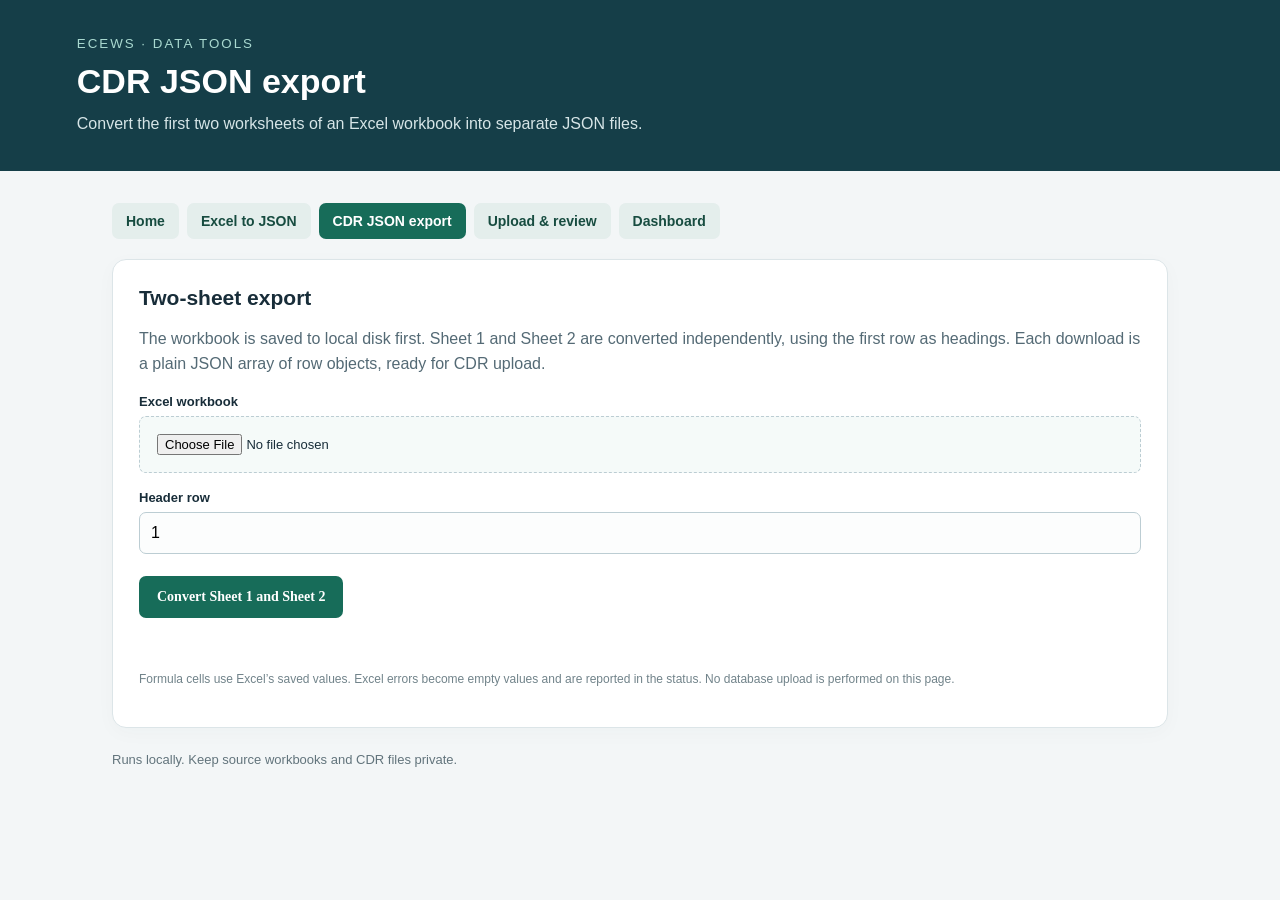
==== cdr.html @ ca7cb4d4 "Add two-sheet CDR JSON export and correct ART eligibility" ====
<!doctype html><html lang="en"><head><meta charset="utf-8"><meta name="viewport" content="width=device-width,initial-scale=1"><title>CDR JSON export · ECEWS</title><link rel="stylesheet" href="/static/import.css"></head><body><header><small>ECEWS · Data tools</small><h1>CDR JSON export</h1><p>Convert the first two worksheets of an Excel workbook into separate JSON files.</p></header><main><nav aria-label="Main navigation"><a href="/">Home</a><a href="/convert">Excel to JSON</a><a href="/cdr" aria-current="page">CDR JSON export</a><a href="/upload">Upload &amp; review</a><a href="/dashboard">Dashboard</a></nav><section><h2>Two-sheet export</h2><p>The workbook is saved to local disk first. Sheet 1 and Sheet 2 are converted independently, using the first row as headings. Each download is a plain JSON array of row objects, ready for CDR upload.</p><form id="cdr-export"><label>Excel workbook</label><input aria-label="Excel workbook" type="file" name="file" accept=".xlsx" required><label>Header row</label><input aria-label="Header row" name="header_row" type="number" min="1" value="1" required><button>Convert Sheet 1 and Sheet 2</button><progress id="cdr-progress" max="100" value="0" style="width:100%;height:22px;margin-top:18px" hidden></progress><p id="cdr-status" class="status" role="status"></p><div id="cdr-downloads"></div></form><p class="hint">Formula cells use Excel’s saved values. Excel errors become empty values and are reported in the status. No database upload is performed on this page.</p></section><footer>Runs locally. Keep source workbooks and CDR files private.</footer></main><script src="/static/cdr-export.js"></script></body></html>
---- static/import.css ----
:root{font-family:Segoe UI,Arial,sans-serif;color:#182d39;background:#f3f6f7}*{box-sizing:border-box}body{margin:0}header{background:#153e48;color:white;padding:34px max(6vw,24px)}header small{color:#a9d9d0;text-transform:uppercase;letter-spacing:2px}h1{font-size:34px;margin:10px 0}header p{color:#d6e5e7;margin:0}main{max-width:1100px;margin:32px auto;padding:0 22px}.steps{display:grid;grid-template-columns:1fr 1fr;gap:24px}section{background:white;border:1px solid #dce5e8;border-radius:14px;padding:26px;box-shadow:0 5px 20px #143c4807}.number{display:inline-grid;place-items:center;background:#def2eb;color:#1d6854;border-radius:50%;width:32px;height:32px;margin-right:8px}h2{font-size:21px;margin:0 0 12px}p{line-height:1.6;color:#546a75}label{display:block;font-size:13px;font-weight:600;margin:17px 0 7px}input{width:100%;padding:11px;border:1px solid #bccdd3;border-radius:7px;font:inherit;background:#fcfdfd}input[type=file]{padding:17px;border-style:dashed;background:#f5faf9;font-size:13px}.row{display:grid;grid-template-columns:1fr 1fr;gap:14px}button,.download{display:inline-block;background:#176c59;color:white;border:0;border-radius:7px;padding:13px 18px;font:600 14px Segoe UI;cursor:pointer;margin-top:22px;text-decoration:none}button:disabled{opacity:.6;cursor:wait}.status{font-size:14px;min-height:24px;white-space:pre-wrap}.error{color:#a42b2b}.ok{color:#176c59}footer{margin:24px 0;color:#62747c;font-size:13px}.hint{font-size:12px;color:#71838a}.download{background:#224d5e;margin-left:8px}[hidden]{display:none!important}@media(max-width:760px){.steps{grid-template-columns:1fr}header{padding:26px}}
nav{display:flex;flex-wrap:wrap;gap:8px;margin:20px 0}nav a{padding:10px 14px;border-radius:7px;text-decoration:none;background:#e4eeec;color:#174c40;font-weight:600;font-size:14px}nav a[aria-current=page]{background:#176c59;color:white}.module-grid{display:grid;grid-template-columns:repeat(auto-fit,minmax(260px,1fr));gap:20px}.module-grid a{color:#176c59}section{margin-bottom:24px}
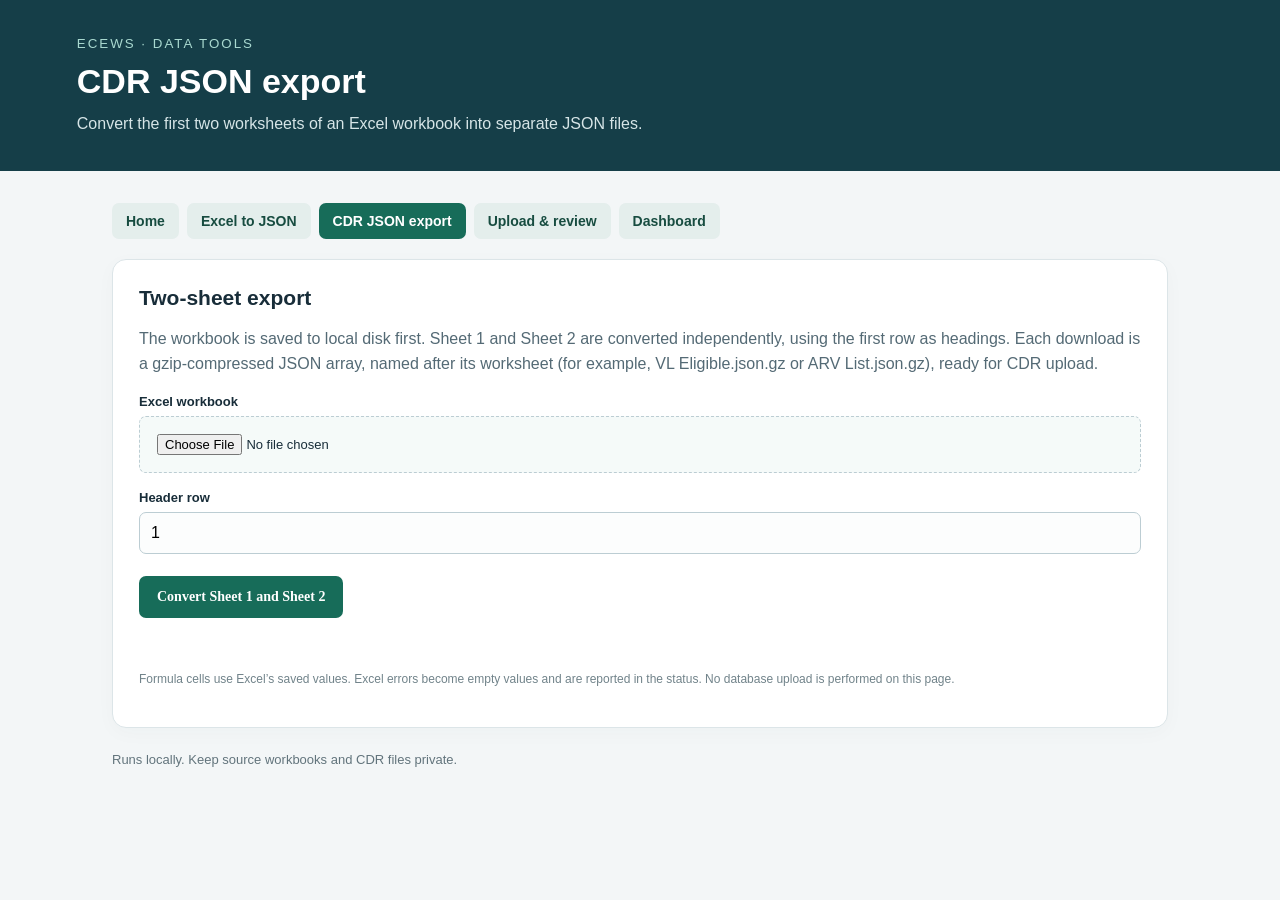
==== commit 2eeee410: "Add state and facility viral load cascades to both dashboards" ====
--- a/cdr.html
+++ b/cdr.html
@@ -1 +1 @@
-<!doctype html><html lang="en"><head><meta charset="utf-8"><meta name="viewport" content="width=device-width,initial-scale=1"><title>CDR JSON export · ECEWS</title><link rel="stylesheet" href="/static/import.css"></head><body><header><small>ECEWS · Data tools</small><h1>CDR JSON export</h1><p>Convert the first two worksheets of an Excel workbook into separate JSON files.</p></header><main><nav aria-label="Main navigation"><a href="/">Home</a><a href="/convert">Excel to JSON</a><a href="/cdr" aria-current="page">CDR JSON export</a><a href="/upload">Upload &amp; review</a><a href="/dashboard">Dashboard</a></nav><section><h2>Two-sheet export</h2><p>The workbook is saved to local disk first. Sheet 1 and Sheet 2 are converted independently, using the first row as headings. Each download is a plain JSON array of row objects, ready for CDR upload.</p><form id="cdr-export"><label>Excel workbook</label><input aria-label="Excel workbook" type="file" name="file" accept=".xlsx" required><label>Header row</label><input aria-label="Header row" name="header_row" type="number" min="1" value="1" required><button>Convert Sheet 1 and Sheet 2</button><progress id="cdr-progress" max="100" value="0" style="width:100%;height:22px;margin-top:18px" hidden></progress><p id="cdr-status" class="status" role="status"></p><div id="cdr-downloads"></div></form><p class="hint">Formula cells use Excel’s saved values. Excel errors become empty values and are reported in the status. No database upload is performed on this page.</p></section><footer>Runs locally. Keep source workbooks and CDR files private.</footer></main><script src="/static/cdr-export.js"></script></body></html>
+<!doctype html><html lang="en"><head><meta charset="utf-8"><meta name="viewport" content="width=device-width,initial-scale=1"><title>CDR JSON export · ECEWS</title><link rel="stylesheet" href="/static/import.css"></head><body><header><small>ECEWS · Data tools</small><h1>CDR JSON export</h1><p>Convert the first two worksheets of an Excel workbook into separate JSON files.</p></header><main><nav aria-label="Main navigation"><a href="/">Home</a><a href="/convert">Excel to JSON</a><a href="/cdr" aria-current="page">CDR JSON export</a><a href="/upload">Upload &amp; review</a><a href="/dashboard">Dashboard</a></nav><section><h2>Two-sheet export</h2><p>The workbook is saved to local disk first. Sheet 1 and Sheet 2 are converted independently, using the first row as headings. Each download is a gzip-compressed JSON array, named after its worksheet (for example, VL Eligible.json.gz or ARV List.json.gz), ready for CDR upload.</p><form id="cdr-export"><label>Excel workbook</label><input aria-label="Excel workbook" type="file" name="file" accept=".xlsx" required><label>Header row</label><input aria-label="Header row" name="header_row" type="number" min="1" value="1" required><button>Convert Sheet 1 and Sheet 2</button><progress id="cdr-progress" max="100" value="0" style="width:100%;height:22px;margin-top:18px" hidden></progress><p id="cdr-status" class="status" role="status"></p><div id="cdr-downloads"></div></form><p class="hint">Formula cells use Excel’s saved values. Excel errors become empty values and are reported in the status. No database upload is performed on this page.</p></section><footer>Runs locally. Keep source workbooks and CDR files private.</footer></main><script src="/static/cdr-export.js"></script></body></html>
